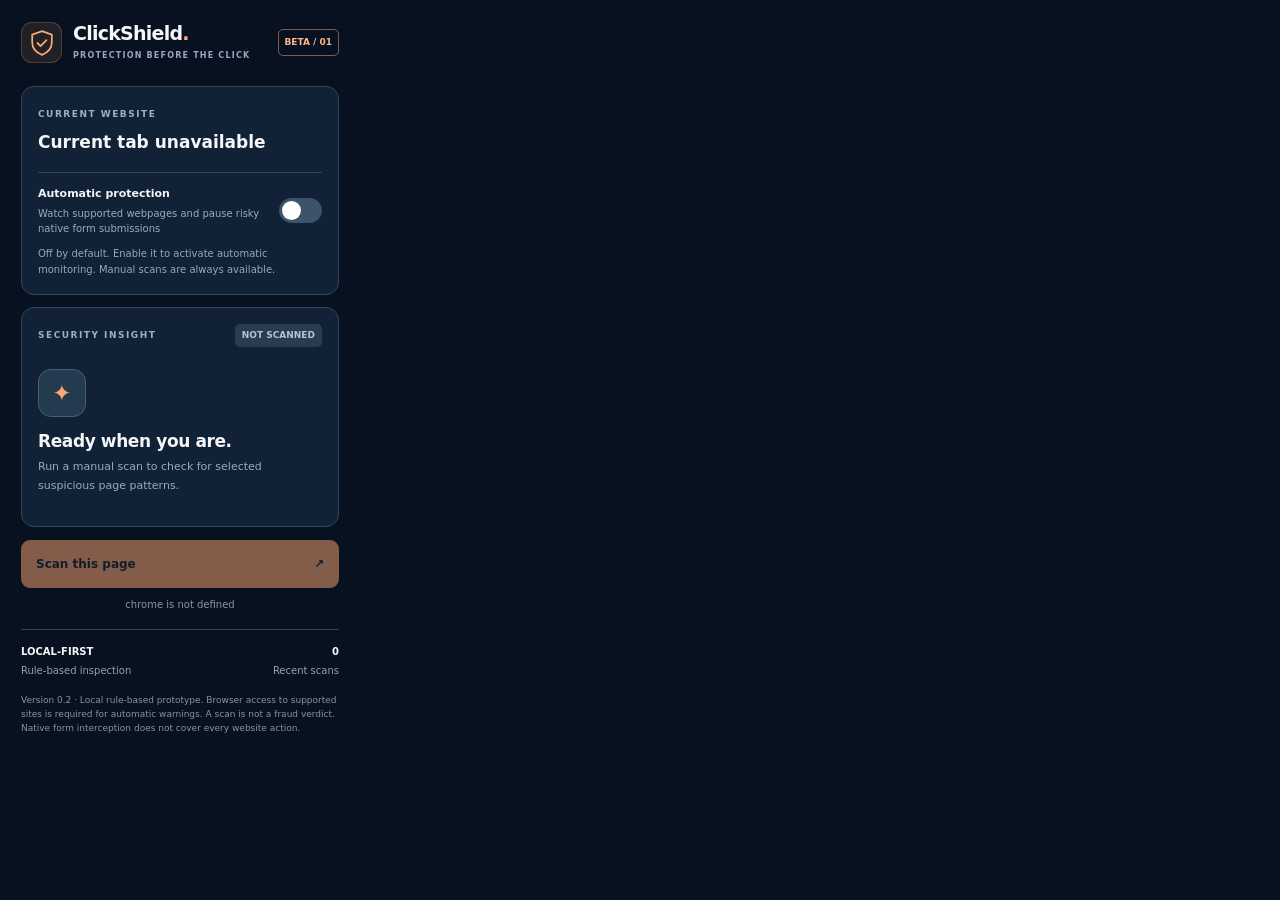
==== extension/popup.html @ 1853ff1b "Add ClickShield frontend and real-time browser protection" ====
<!doctype html>
<html lang="en">
<head>
  <meta charset="utf-8">
  <meta name="viewport" content="width=device-width, initial-scale=1">
  <title>ClickShield</title>
  <link rel="stylesheet" href="popup.css">
  <script src="popup.js" defer></script>
</head>
<body>
  <main class="popup">
    <header class="header">
      <div class="brand"><div class="shield-icon" aria-hidden="true"><svg viewBox="0 0 40 40" fill="none"><path d="M20 3 34 8v11c0 9-5.9 14.8-14 18-8.1-3.2-14-9-14-18V8L20 3Z" stroke="currentColor" stroke-width="2.5"/><path d="m13.5 20 4.4 4.3 8.4-8.4" stroke="currentColor" stroke-linecap="round" stroke-linejoin="round" stroke-width="2.5"/></svg></div><div><h1>ClickShield<span>.</span></h1><p>PROTECTION BEFORE THE CLICK</p></div></div>
      <span class="version">BETA / 01</span>
    </header>
    <div class="intro"><span class="section-caption">CURRENT WEBSITE</span><strong id="siteName">Detecting active tab...</strong><div class="toggle-row"><div><b>Automatic protection</b><span>Watch supported webpages and pause risky native form submissions</span></div><label class="switch"><input type="checkbox" id="scanToggle" aria-label="Enable automatic protection"><span class="track"></span></label></div><p class="auto-note">Off by default. Enable it to activate automatic monitoring. Manual scans are always available.</p></div>
    <section class="scan-card" aria-live="polite"><div class="scan-header"><span class="section-caption">SECURITY INSIGHT</span><span class="badge neutral" id="riskBadge">NOT SCANNED</span></div><div class="scan-icon" id="riskIcon">✦</div><h2 id="riskTitle">Ready when you are.</h2><p id="riskDescription">Run a manual scan to check for selected suspicious page patterns.</p><ul id="signals" class="signals" hidden></ul></section>
    <button class="scan-button" id="scanButton" type="button"><span>Scan this page</span><span>↗</span></button><p class="scan-meta" id="scanMeta">No scan performed yet</p>
    <footer class="footer"><div><b>LOCAL-FIRST</b><span>Rule-based inspection</span></div><div class="history"><b id="scanCount">0</b><span>Recent scans</span></div></footer>
    <p class="disclaimer">Version 0.2 · Local rule-based prototype. Browser access to supported sites is required for automatic warnings. A scan is not a fraud verdict. Native form interception does not cover every website action.</p>
  </main>
</body>
</html>
---- extension/popup.css ----
:root{--bg:#07111f;--card:#112237;--card2:#182c40;--line:#32465b;--text:#f5f6f8;--muted:#96adbf;--accent:#ffa775;--mint:#64dbc1;--warn:#ffd18c;--red:#ff9499}
*{box-sizing:border-box}body{width:360px;margin:0;background:var(--bg);color:var(--text);font:13px/1.5 Inter,system-ui,"Segoe UI",sans-serif}.popup{padding:21px}button,input{font:inherit}:focus-visible{outline:2px solid var(--accent);outline-offset:3px}.header,.brand,.scan-header,.toggle-row,.footer,.scan-button{display:flex;align-items:center;justify-content:space-between}.header{margin:1px 0 23px}.brand{gap:11px;justify-content:start}.shield-icon{display:grid;place-items:center;width:41px;height:41px;border-radius:11px;background:#ffa7751a;color:var(--accent);border:1px solid #ffa77538}.shield-icon svg{width:28px;height:28px}.brand h1{font-size:19px;letter-spacing:-.75px;line-height:1;margin:0}.brand h1 span{color:var(--accent)}.brand p{font-size:8px;letter-spacing:1.2px;color:#93aabf;font-weight:750;margin:7px 0 0}.version{border:1px solid #7a5f4e;border-radius:5px;color:#ffb889;font-size:9px;font-weight:700;white-space:nowrap;padding:6px}.intro,.scan-card{background:var(--card);border:1px solid var(--line);border-radius:13px;padding:16px}.section-caption{font-size:9px;font-weight:780;letter-spacing:1.5px;color:#9ab1c3}.intro>strong{font-size:17px;display:block;margin:7px 0 17px;overflow-wrap:anywhere}.toggle-row{gap:10px;border-top:1px solid var(--line);padding-top:13px}.toggle-row b,.toggle-row span{display:block}.toggle-row b{font-size:11px}.toggle-row div span{font-size:10px;color:var(--muted);margin-top:3px}.switch{position:relative;display:block;width:43px;height:25px;flex-shrink:0}.switch input{position:absolute;z-index:1;inset:0;opacity:0;cursor:pointer;width:100%;height:100%;margin:0}.track{position:absolute;inset:0;background:#3d5369;border-radius:30px;transition:.2s}.track:before{content:"";position:absolute;background:white;width:19px;height:19px;border-radius:50%;top:3px;left:3px;transition:.2s}.switch input:checked+.track{background:var(--mint)}.switch input:checked+.track:before{transform:translateX(18px)}.switch input:focus-visible+.track{outline:2px solid var(--accent);outline-offset:3px}.scan-card{margin-top:12px;min-height:220px}.badge{padding:5px 7px;font-size:9px;font-weight:800;border-radius:5px;white-space:nowrap}.neutral{background:#2a3c51;color:#b5c4d1}.low{background:#64dbc125;color:var(--mint)}.caution{background:#ffd18c1f;color:var(--warn)}.high{background:#ff949926;color:var(--red)}.scan-icon{display:grid;place-items:center;height:48px;width:48px;border-radius:13px;margin-top:22px;color:var(--accent);font-size:23px;font-weight:800;background:#243a4e;border:1px solid #446076}h2{font-size:17px;letter-spacing:-.4px;line-height:1.2;margin:14px 0 7px}.scan-card p{font-size:11px;line-height:1.7;color:var(--muted);margin:0}.signals{padding-left:15px;margin:13px 0 0;color:#d6e1eb;font-size:11px;line-height:1.7}.signals li{margin-bottom:5px}.scan-button{width:100%;margin-top:13px;background:var(--accent);color:#1a2a3b;border:0;border-radius:9px;font-weight:800;cursor:pointer;padding:15px;font-size:12px}.scan-button:hover{background:#ffc098}.scan-button:disabled{opacity:.5;cursor:not-allowed}.scan-meta{text-align:center;color:#8298aa;font-size:10px;margin:9px 0 17px}.footer{border-top:1px solid var(--line);padding-top:14px}.footer>div{display:flex;flex-direction:column;gap:4px}.footer b{font-size:10px}.footer span{color:#8da5b7;font-size:10px}.history{text-align:right}.disclaimer{font-size:9px;color:#8196a9;line-height:1.6;margin:15px 0 0}

.auto-note{font-size:10px;line-height:1.6;color:#91aabe;margin:10px 0 0}.toggle-row div{max-width:235px}.scan-button:disabled{opacity:.5}.history b{font-variant-numeric:tabular-nums}
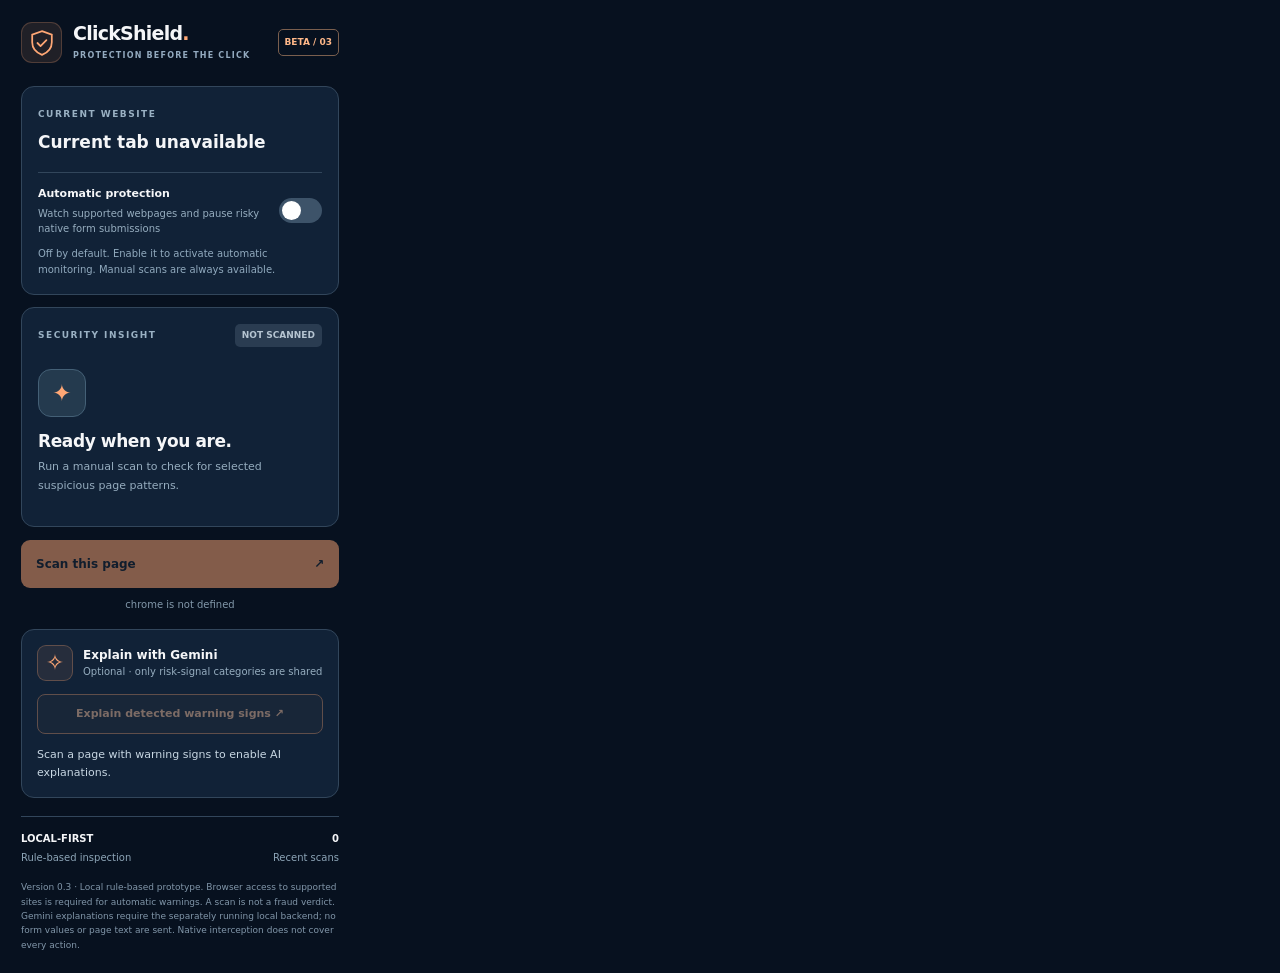
==== commit 35607708: "Add ClickShield v0.3 Gemini AI integration" ====
--- a/extension/popup.html
+++ b/extension/popup.html
@@ -11,13 +11,18 @@
   <main class="popup">
     <header class="header">
       <div class="brand"><div class="shield-icon" aria-hidden="true"><svg viewBox="0 0 40 40" fill="none"><path d="M20 3 34 8v11c0 9-5.9 14.8-14 18-8.1-3.2-14-9-14-18V8L20 3Z" stroke="currentColor" stroke-width="2.5"/><path d="m13.5 20 4.4 4.3 8.4-8.4" stroke="currentColor" stroke-linecap="round" stroke-linejoin="round" stroke-width="2.5"/></svg></div><div><h1>ClickShield<span>.</span></h1><p>PROTECTION BEFORE THE CLICK</p></div></div>
-      <span class="version">BETA / 01</span>
+      <span class="version">BETA / 03</span>
     </header>
     <div class="intro"><span class="section-caption">CURRENT WEBSITE</span><strong id="siteName">Detecting active tab...</strong><div class="toggle-row"><div><b>Automatic protection</b><span>Watch supported webpages and pause risky native form submissions</span></div><label class="switch"><input type="checkbox" id="scanToggle" aria-label="Enable automatic protection"><span class="track"></span></label></div><p class="auto-note">Off by default. Enable it to activate automatic monitoring. Manual scans are always available.</p></div>
     <section class="scan-card" aria-live="polite"><div class="scan-header"><span class="section-caption">SECURITY INSIGHT</span><span class="badge neutral" id="riskBadge">NOT SCANNED</span></div><div class="scan-icon" id="riskIcon">✦</div><h2 id="riskTitle">Ready when you are.</h2><p id="riskDescription">Run a manual scan to check for selected suspicious page patterns.</p><ul id="signals" class="signals" hidden></ul></section>
     <button class="scan-button" id="scanButton" type="button"><span>Scan this page</span><span>↗</span></button><p class="scan-meta" id="scanMeta">No scan performed yet</p>
+    <section class="ai-card" aria-label="Optional AI explanation">
+      <div class="ai-heading"><span class="ai-spark">✧</span><div><strong>Explain with Gemini</strong><span>Optional · only risk-signal categories are shared</span></div></div>
+      <button class="ai-button" id="aiButton" type="button" disabled>Explain detected warning signs ↗</button>
+      <p class="ai-answer" id="aiAnswer" aria-live="polite">Scan a page with warning signs to enable AI explanations.</p>
+    </section>
     <footer class="footer"><div><b>LOCAL-FIRST</b><span>Rule-based inspection</span></div><div class="history"><b id="scanCount">0</b><span>Recent scans</span></div></footer>
-    <p class="disclaimer">Version 0.2 · Local rule-based prototype. Browser access to supported sites is required for automatic warnings. A scan is not a fraud verdict. Native form interception does not cover every website action.</p>
+    <p class="disclaimer">Version 0.3 · Local rule-based prototype. Browser access to supported sites is required for automatic warnings. A scan is not a fraud verdict. Gemini explanations require the separately running local backend; no form values or page text are sent. Native interception does not cover every action.</p>
   </main>
 </body>
 </html>
--- a/extension/popup.css
+++ b/extension/popup.css
@@ -2,3 +2,8 @@
 *{box-sizing:border-box}body{width:360px;margin:0;background:var(--bg);color:var(--text);font:13px/1.5 Inter,system-ui,"Segoe UI",sans-serif}.popup{padding:21px}button,input{font:inherit}:focus-visible{outline:2px solid var(--accent);outline-offset:3px}.header,.brand,.scan-header,.toggle-row,.footer,.scan-button{display:flex;align-items:center;justify-content:space-between}.header{margin:1px 0 23px}.brand{gap:11px;justify-content:start}.shield-icon{display:grid;place-items:center;width:41px;height:41px;border-radius:11px;background:#ffa7751a;color:var(--accent);border:1px solid #ffa77538}.shield-icon svg{width:28px;height:28px}.brand h1{font-size:19px;letter-spacing:-.75px;line-height:1;margin:0}.brand h1 span{color:var(--accent)}.brand p{font-size:8px;letter-spacing:1.2px;color:#93aabf;font-weight:750;margin:7px 0 0}.version{border:1px solid #7a5f4e;border-radius:5px;color:#ffb889;font-size:9px;font-weight:700;white-space:nowrap;padding:6px}.intro,.scan-card{background:var(--card);border:1px solid var(--line);border-radius:13px;padding:16px}.section-caption{font-size:9px;font-weight:780;letter-spacing:1.5px;color:#9ab1c3}.intro>strong{font-size:17px;display:block;margin:7px 0 17px;overflow-wrap:anywhere}.toggle-row{gap:10px;border-top:1px solid var(--line);padding-top:13px}.toggle-row b,.toggle-row span{display:block}.toggle-row b{font-size:11px}.toggle-row div span{font-size:10px;color:var(--muted);margin-top:3px}.switch{position:relative;display:block;width:43px;height:25px;flex-shrink:0}.switch input{position:absolute;z-index:1;inset:0;opacity:0;cursor:pointer;width:100%;height:100%;margin:0}.track{position:absolute;inset:0;background:#3d5369;border-radius:30px;transition:.2s}.track:before{content:"";position:absolute;background:white;width:19px;height:19px;border-radius:50%;top:3px;left:3px;transition:.2s}.switch input:checked+.track{background:var(--mint)}.switch input:checked+.track:before{transform:translateX(18px)}.switch input:focus-visible+.track{outline:2px solid var(--accent);outline-offset:3px}.scan-card{margin-top:12px;min-height:220px}.badge{padding:5px 7px;font-size:9px;font-weight:800;border-radius:5px;white-space:nowrap}.neutral{background:#2a3c51;color:#b5c4d1}.low{background:#64dbc125;color:var(--mint)}.caution{background:#ffd18c1f;color:var(--warn)}.high{background:#ff949926;color:var(--red)}.scan-icon{display:grid;place-items:center;height:48px;width:48px;border-radius:13px;margin-top:22px;color:var(--accent);font-size:23px;font-weight:800;background:#243a4e;border:1px solid #446076}h2{font-size:17px;letter-spacing:-.4px;line-height:1.2;margin:14px 0 7px}.scan-card p{font-size:11px;line-height:1.7;color:var(--muted);margin:0}.signals{padding-left:15px;margin:13px 0 0;color:#d6e1eb;font-size:11px;line-height:1.7}.signals li{margin-bottom:5px}.scan-button{width:100%;margin-top:13px;background:var(--accent);color:#1a2a3b;border:0;border-radius:9px;font-weight:800;cursor:pointer;padding:15px;font-size:12px}.scan-button:hover{background:#ffc098}.scan-button:disabled{opacity:.5;cursor:not-allowed}.scan-meta{text-align:center;color:#8298aa;font-size:10px;margin:9px 0 17px}.footer{border-top:1px solid var(--line);padding-top:14px}.footer>div{display:flex;flex-direction:column;gap:4px}.footer b{font-size:10px}.footer span{color:#8da5b7;font-size:10px}.history{text-align:right}.disclaimer{font-size:9px;color:#8196a9;line-height:1.6;margin:15px 0 0}
 
 .auto-note{font-size:10px;line-height:1.6;color:#91aabe;margin:10px 0 0}.toggle-row div{max-width:235px}.scan-button:disabled{opacity:.5}.history b{font-variant-numeric:tabular-nums}
+
+.ai-card{border-radius:13px;padding:15px;border:1px solid var(--line);background:var(--card);margin-bottom:18px}
+.ai-heading{display:flex;align-items:center;gap:10px}.ai-spark{display:grid;place-items:center;border:1px solid #ffa77545;background:#ffa77517;color:var(--accent);border-radius:9px;width:36px;height:36px;font-size:22px}.ai-heading strong{display:block;font-size:12px}.ai-heading span:not(.ai-spark){font-size:10px;color:var(--muted);display:block}
+.ai-button{margin-top:13px;width:100%;border:1px solid #c18461;color:#ffc59e;background:#ffa77512;border-radius:8px;padding:11px;font-weight:700;font-size:11px;cursor:pointer}.ai-button:disabled{opacity:.45;cursor:not-allowed}.ai-button:not(:disabled):hover{background:#ffa77528}
+.ai-answer{white-space:pre-line;overflow-wrap:anywhere;margin:12px 0 0;font-size:11px;color:#c8d7e3;line-height:1.65}
